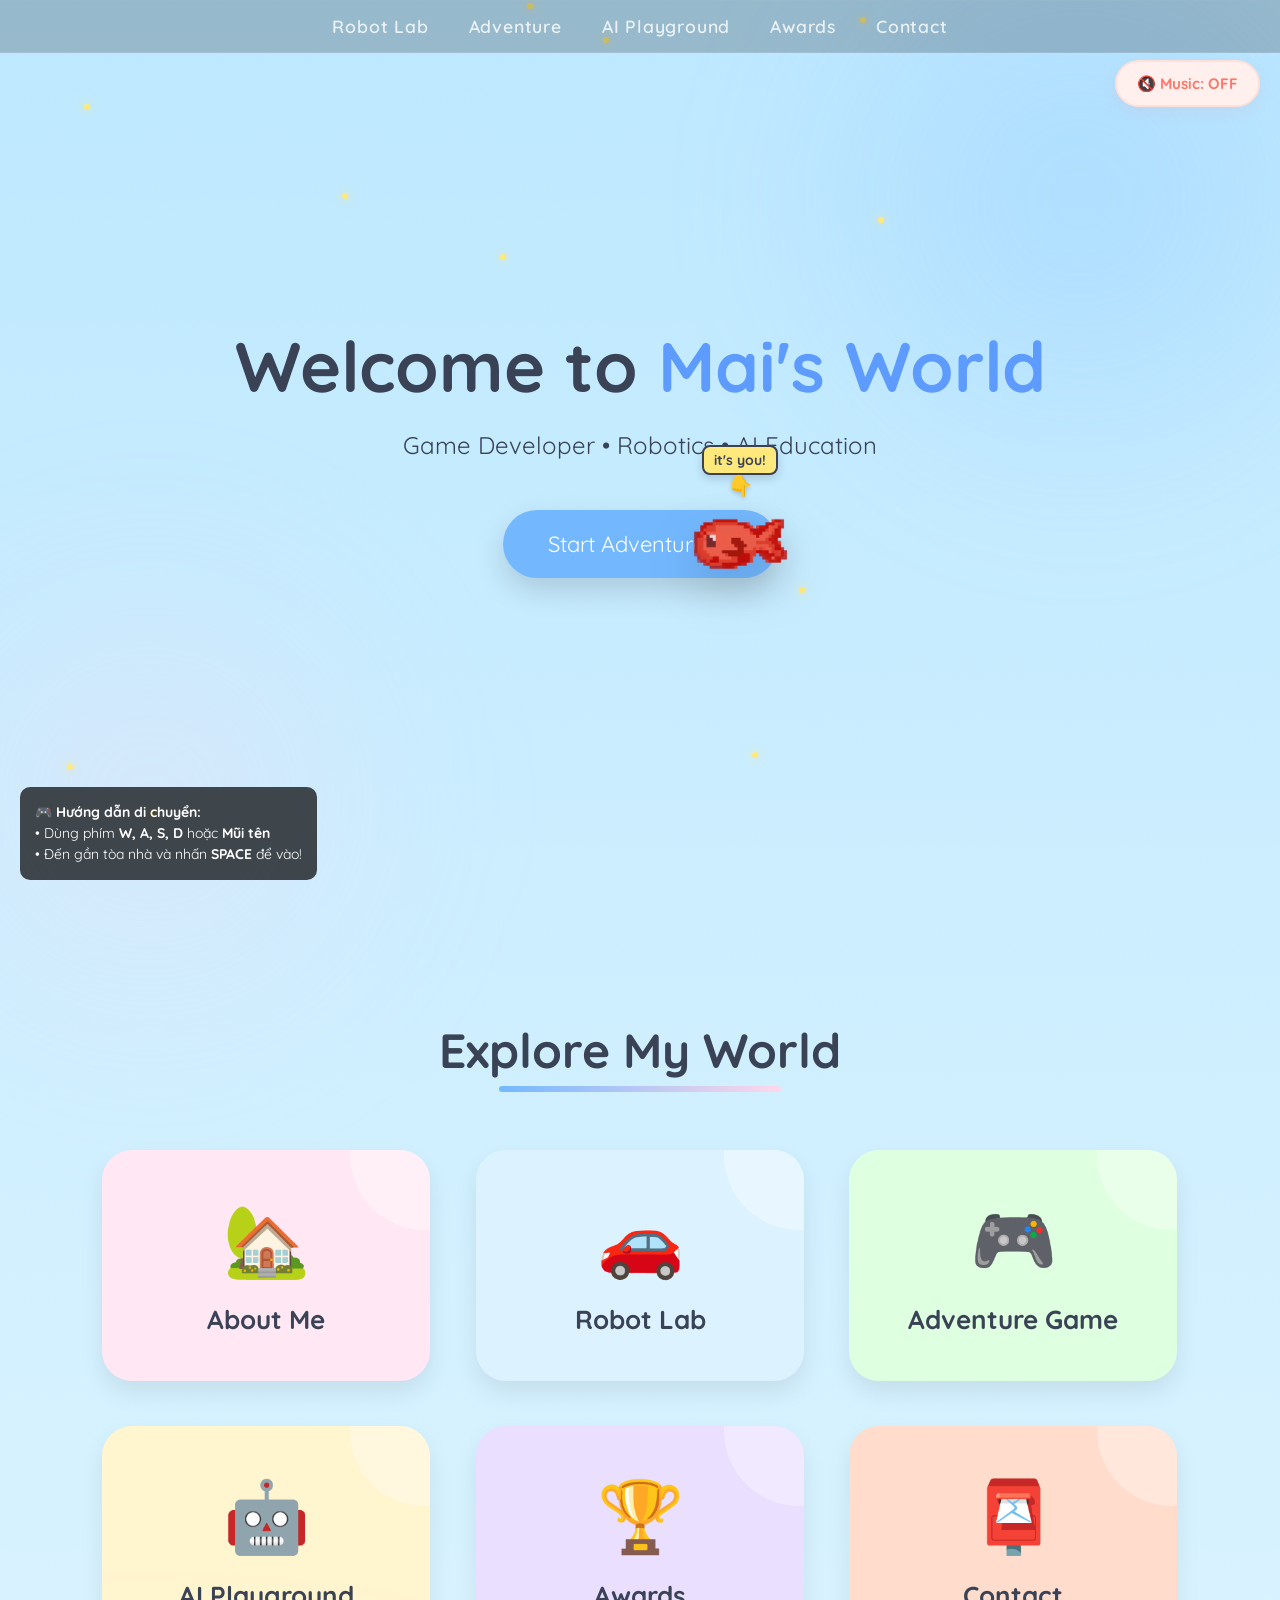
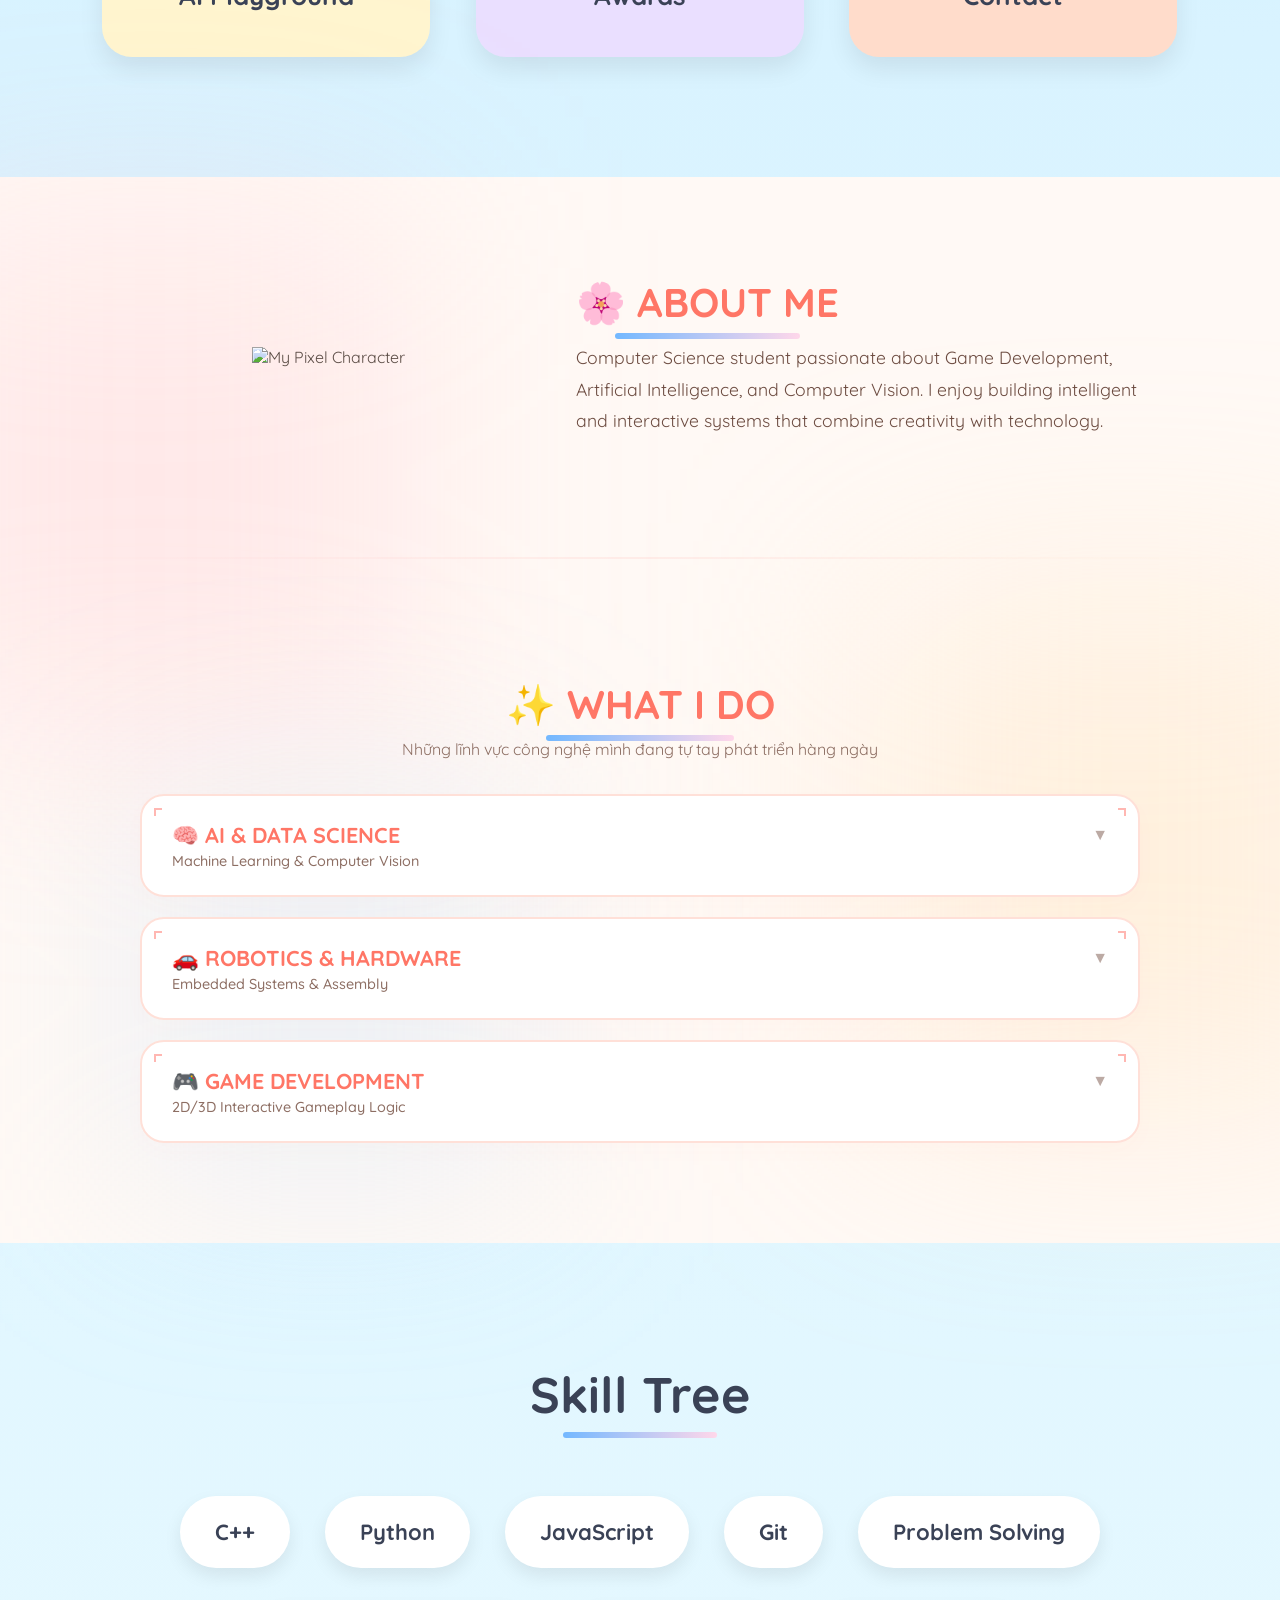
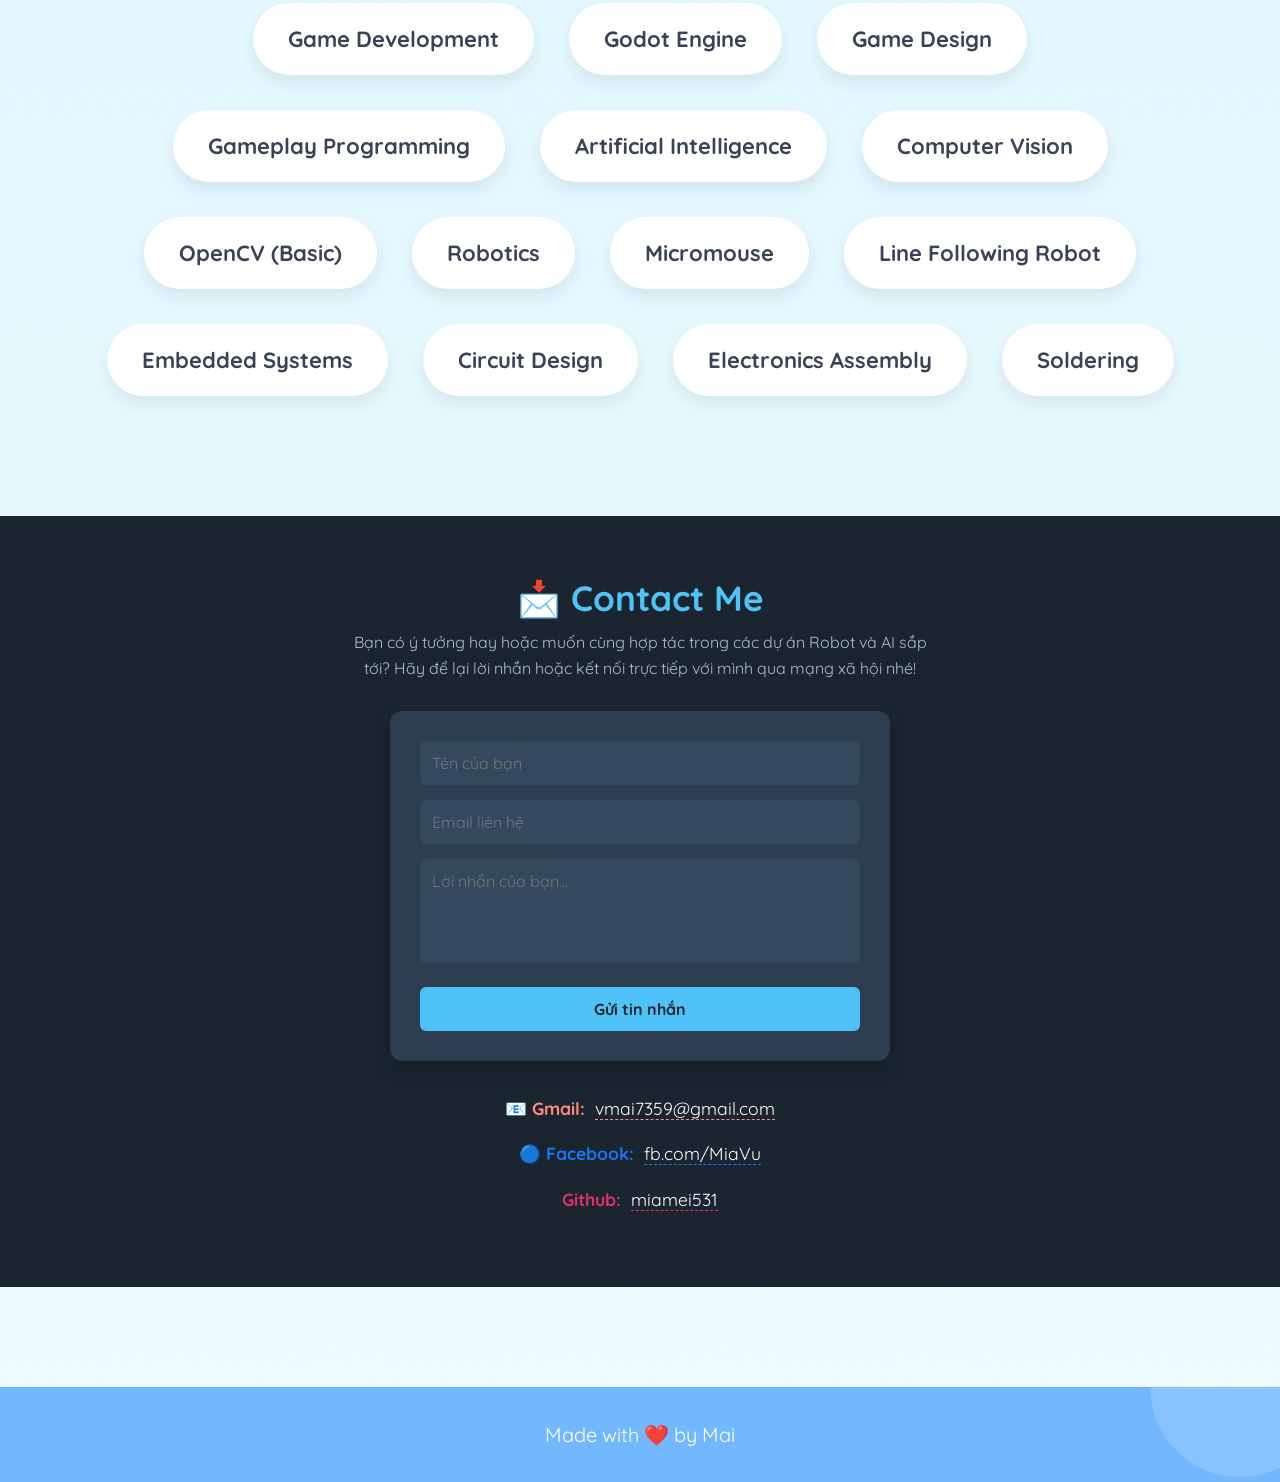
==== index.html @ 8eb3c959 "Add files via upload" ====
<!DOCTYPE html>
<html lang="en">

<head>
    <meta charset="UTF-8">
    <meta name="viewport" content="width=device-width, initial-scale=1.0">
    <title>Mai's World</title>
    <link rel="stylesheet" href="style.css">
    <link rel="preconnect" href="https://fonts.googleapis.com">
    <link rel="preconnect" href="https://fonts.gstatic.com" crossorigin>
    <link href="https://fonts.googleapis.com/css2?family=Quicksand:wght@400;600;700&display=swap" rel="stylesheet">
    
    <!-- ĐƯA CSS MENU LÊN HEAD ĐỂ TRÁNH LÀM VỠ LAYOUT BODY -->
    <style>
        #taskboard-nav {
            position: fixed !important;
            top: 0 !important;
            left: 0 !important;
            width: 100% !important;
            box-sizing: border-box !important;
            background: rgba(0, 0, 0, 0.2); /* Dùng nền tối nhẹ thay cho backdrop-filter để tránh lỗi vỡ góc */
            padding: 15px 0 !important;
            z-index: 99999 !important;
            display: flex !important;
            justify-content: center !important;
            gap: 40px !important;
            font-family: 'Segoe UI', -apple-system, sans-serif !important;
            border-bottom: 1px solid rgba(255, 255, 255, 0.1) !important;
        }
        .nav-item-simple {
            color: #ffffff !important; 
            text-decoration: none !important;
            font-size: 1.1rem !important; 
            font-weight: 600 !important; 
            letter-spacing: 0.8px !important;
            opacity: 0.8 !important; 
            transition: opacity 0.2s ease, transform 0.2s ease !important;
            display: inline-block !important;
        }
        .nav-item-simple:hover {
            opacity: 1 !important; 
            transform: translateY(-1px) !important;
        }
    </style>
</head>

<body>

<!-- ==================== TASKBOARD TỐI GIẢN TRÊN CÙNG ==================== -->
<div id="taskboard-nav">
    <a href="robot.html" class="nav-item-simple">Robot Lab</a>
    <a href="adventure.html" class="nav-item-simple">Adventure</a>
    <a href="ai.html" class="nav-item-simple">AI Playground</a>
    <a href="awards.html" class="nav-item-simple">Awards</a>
    <a href="#contact-section" onclick="document.getElementById('contact-section').scrollIntoView({behavior: 'smooth'}); return false;" class="nav-item-simple">Contact</a>
</div>
<!-- ====================================================================== -->

<!--================ LOADING =================-->
<div id="loading-screen">
    <h1>Loading Mai's World...</h1>
    <div class="loading-bar">
        <div class="progress"></div>
    </div>
</div>

<!--================ MUSIC =================-->
<button id="music-btn">🎵 Music</button>

<!--================ SKY =================-->
<div class="sky">
    <div class="cloud cloud1"></div>
    <div class="cloud cloud2"></div>
    <div class="cloud cloud3"></div>
</div>

<!--================ PARTICLES =================-->
<div id="particles"></div>

<!-- BẢNG CHỈ DẪN DI CHUYỂN MỚI THÊM -->
<div id="movement-tutorial" style="position: fixed; bottom: 20px; left: 20px; background: rgba(0,0,0,0.7); color: white; padding: 15px; border-radius: 10px; font-size: 14px; z-index: 9999; pointer-events: none; line-height: 1.5;">
    🎮 <b>Hướng dẫn di chuyển:</b><br>
    • Dùng phím <b>W, A, S, D</b> hoặc <b>Mũi tên</b><br>
    • Đến gần tòa nhà và nhấn <b>SPACE</b> để vào!
</div>

<!--================ HERO =================-->
<section id="hero">
    <h1>Welcome to <span>Mai's World</span></h1>
    <p>Game Developer • Robotics • AI Education</p>
    <button id="startBtn">Start Adventure →</button>
</section>

<!--================ CHARACTER =================-->
<section id="character">
    <div class="avatar">
        <div class="player-pointer">
            <span class="pointer-text">it's you!</span>
            <div class="pointer-arrow">👇</div>
        </div>
        <img src="assets/avatar.png">
    </div>
</section>

<!--================ MAP =================-->
<section id="world">
    <h2>Explore My World</h2>
    <div class="map">
        <div class="building" onclick="openAbout()">
            🏡
            <h3>About Me</h3>
        </div>

        <div class="building" onclick="openRobot()">
            🚗
            <h3>Robot Lab</h3>
        </div>

        <div class="building" onclick="openAdventure()">
            🎮
            <h3>Adventure Game</h3>
        </div>

        <div class="building" onclick="openAI()">
            🤖
            <h3>AI Playground</h3>
        </div>

        <div class="building" onclick="openAwards()">
            🏆
            <h3>Awards</h3>
        </div>

        <div class="building" onclick="document.getElementById('contact-section').scrollIntoView({behavior: 'smooth'});">
            📮
            <h3>Contact</h3>
        </div>
    </div>
</section>

<!-- ==================== GỘP SMOOTH SMOOTH SECTION: ABOUT ME & WHAT I DO (ĐÃ BỔ SUNG GAME DEV) ==================== -->
<section id="about" style="
    background: #fff9f5; /* Đồng bộ một màu nền duy nhất chạy xuyên suốt */
    color: #5c4d46; 
    padding: 100px 20px; 
    position: relative; 
    font-family: 'Quicksand', 'Segoe UI', sans-serif;
    display: flex;
    flex-direction: column;
    align-items: center;
    gap: 120px; /* Tạo khoảng cách rộng rãi giữa 2 khối */
">
    <!-- Các đốm sáng mây pastel bồng bềnh dùng chung cho cả trang -->
    <div style="position: absolute; width: 500px; height: 500px; background: rgba(255, 182, 193, 0.25); filter: blur(120px); top: 5%; left: -100px; pointer-events: none;"></div>
    <div style="position: absolute; width: 500px; height: 500px; background: rgba(255, 224, 178, 0.35); filter: blur(120px); top: 40%; right: -100px; pointer-events: none;"></div>
    <div style="position: absolute; width: 400px; height: 400px; background: rgba(187, 222, 251, 0.25); filter: blur(100px); bottom: 5%; left: 10%; pointer-events: none;"></div>

    <!-- Khởi tạo các CSS hiệu ứng mượt và hít thở -->
    <style>
        /* Hiệu ứng thở của bé tóc hồng lá sen */
        @keyframes cuteBreathing {
            0% { transform: translateY(0px) scale(1); }
            50% { transform: translateY(-12px) scale(1.02); }
            100% { transform: translateY(0px) scale(1); }
        }
        .cute-avatar-smooth {
            max-width: 100%;
            height: auto;
            max-height: 350px;
            animation: cuteBreathing 4s ease-in-out infinite;
            image-rendering: pixelated;
        }

        /* Class nền tảng cho hiệu ứng lướt tới đâu hiện hình tới đó */
        .scroll-reveal {
            opacity: 0;
            transform: translateY(40px);
            transition: opacity 0.8s cubic-bezier(0.25, 1, 0.5, 1), transform 0.8s cubic-bezier(0.25, 1, 0.5, 1);
        }
        /* Khi lướt trúng, JavaScript sẽ tự động thêm class này để hiện hình */
        .scroll-reveal.visible {
            opacity: 1;
            transform: translateY(0);
        }

        /* Style hộp Accordion dễ thương */
        .pastel-box {
            position: relative;
            padding: 25px 30px;
            background: #ffffff;
            border: 2px solid #ffe0d8;
            border-radius: 24px;
            cursor: pointer;
            box-shadow: 0 8px 24px rgba(255, 111, 97, 0.02);
            transition: transform 0.3s ease, box-shadow 0.3s ease, border-color 0.3s;
        }
        .pastel-box:hover {
            transform: translateY(-4px);
            box-shadow: 0 12px 30px rgba(255, 111, 97, 0.06);
        }
        .pastel-box.active {
            border-color: #ffb7b2;
            background: #fffefd;
        }

        /* Chi tiết ẩn xổ bên trong */
        .pastel-details {
            max-height: 0;
            overflow: hidden;
            opacity: 0;
            transition: max-height 0.4s cubic-bezier(0, 1, 0, 1), opacity 0.3s ease, margin-top 0.3s ease;
        }
        .pastel-box.active .pastel-details {
            max-height: 800px;
            opacity: 1;
            margin-top: 15px;
        }
        .pastel-box.active .mini-arrow {
            transform: rotate(180deg);
            color: #ff8a80;
        }

        .pastel-tag-item {
            display: inline-block;
            background: #fff0ed;
            color: #ff7b6e;
            padding: 5px 12px;
            border-radius: 30px;
            font-size: 0.85rem;
            margin: 4px;
            font-weight: 600;
            border: 1px solid #ffe0da;
        }
    </style>


    <!-- ================= KHỐI 1: ABOUT ME ================= -->
    <div class="scroll-reveal" style="max-width: 1000px; width: 100%; display: flex; gap: 60px; align-items: center; flex-wrap: wrap;">
        <!-- Bên trái Khối 1: Ảnh của bạn đang thở nhẹ nhàng -->
        <div style="flex: 1; min-width: 280px; text-align: center;">
            <img src="assets/pixel-girl.png" class="cute-avatar-smooth" alt="My Pixel Character">
        </div>
        
        <!-- Bên phải Khối 1: Đoạn giới thiệu bản thân nhẹ nhàng -->
        <div style="flex: 1.5; min-width: 320px;">
            <h2 style="font-size: 2.5rem; font-weight: 800; color: #ff7666; margin: 0 0 15px 0;">🌸 ABOUT ME</h2>
            <p style="font-size: 1.1rem; line-height: 1.8; color: #6d4c41; margin: 0;">
                Computer Science student passionate about Game Development, Artificial Intelligence, and Computer Vision. I enjoy building intelligent and interactive systems that combine creativity with technology.
            </p>
        </div>
    </div>


    <!-- Dải phân cách vô hình hoặc lượn sóng mờ nhẹ mắt thường khó nhận ra -->
    <div style="width: 100%; height: 2px; background: linear-gradient(to right, transparent, rgba(255,183,178,0.2), transparent);"></div>


    <!-- ================= KHỐI 2: WHAT I DO (XỔ ACCORDION - ĐÃ BỔ SUNG GAME DEV) ================= -->
    <div class="scroll-reveal" style="max-width: 1000px; width: 100%; display: flex; flex-direction: column; gap: 35px;">
        
        <!-- Tiêu đề khối 2 -->
        <div style="text-align: center;">
            <h2 style="font-size: 2.5rem; font-weight: 800; color: #ff7666; margin: 0 0 10px 0;">✨ WHAT I DO</h2>
            <p style="font-size: 1rem; color: #8d6e63; margin: 0;">Những lĩnh vực công nghệ mình đang tự tay phát triển hàng ngày</p>
        </div>

        <!-- Các hộp nội dung bo tròn lớn -->
        <div style="display: flex; flex-direction: column; gap: 20px;">
            
            <!-- Hộp AI -->
            <div class="pastel-box" onclick="togglePastelAccordion(this)">
                <div style="position: absolute; top: 12px; left: 12px; width: 8px; height: 8px; border-top: 2px solid #ffb7b2; border-left: 2px solid #ffb7b2;"></div>
                <div style="position: absolute; top: 12px; right: 12px; width: 8px; height: 8px; border-top: 2px solid #ffb7b2; border-right: 2px solid #ffb7b2;"></div>
                <div class="mini-arrow" style="position: absolute; right: 30px; top: 28px; font-size: 1rem; color: #bcaaa4; transition: transform 0.3s;">▼</div>

                <h3 style="font-size: 1.35rem; font-weight: 700; margin: 0 0 4px 0; color: #ff7666;">🧠 AI & DATA SCIENCE</h3>
                <h4 style="font-size: 0.9rem; color: #8d6e63; font-weight: 500; margin: 0;">Machine Learning & Computer Vision</h4>
                
                <div class="pastel-details">
                    <p style="font-size: 0.95rem; color: #6d4c41; line-height: 1.6; margin: 0 0 12px 0;">
                        Tập trung xây dựng các mô hình học máy thông minh và thuật toán xử lý hình ảnh tự động giúp nhận diện vật thể linh hoạt.
                    </p>
                    <div class="pastel-tag-item">👁️ AI Playground System</div>
                    <div class="pastel-tag-item">🤖 Object Detection Model</div>
                </div>
            </div>

            <!-- Hộp Robot -->
            <div class="pastel-box" onclick="togglePastelAccordion(this)">
                <div style="position: absolute; top: 12px; left: 12px; width: 8px; height: 8px; border-top: 2px solid #ffb7b2; border-left: 2px solid #ffb7b2;"></div>
                <div style="position: absolute; top: 12px; right: 12px; width: 8px; height: 8px; border-top: 2px solid #ffb7b2; border-right: 2px solid #ffb7b2;"></div>
                <div class="mini-arrow" style="position: absolute; right: 30px; top: 28px; font-size: 1rem; color: #bcaaa4; transition: transform 0.3s;">▼</div>

                <h3 style="font-size: 1.35rem; font-weight: 700; margin: 0 0 4px 0; color: #ff7666;">🚗 ROBOTICS & HARDWARE</h3>
                <h4 style="font-size: 0.9rem; color: #8d6e63; font-weight: 500; margin: 0;">Embedded Systems & Assembly</h4>
                
                <div class="pastel-details">
                    <p style="font-size: 0.95rem; color: #6d4c41; line-height: 1.6; margin: 0 0 12px 0;">
                        Lập trình vi điều khiển, thiết kế bảng mạch nhúng và tỉ mỉ tối ưu hóa phần cứng cho hệ thống mô hình tự hành độc lập.
                    </p>
                    <div class="pastel-tag-item">🏎️ Micromouse Self-Driving</div>
                    <div class="pastel-tag-item">🔧 Robot Lab Embedded Control</div>
                </div>
            </div>

            <!-- Hộp Game Development (MỚI BỔ SUNG) -->
            <div class="pastel-box" onclick="togglePastelAccordion(this)">
                <div style="position: absolute; top: 12px; left: 12px; width: 8px; height: 8px; border-top: 2px solid #ffb7b2; border-left: 2px solid #ffb7b2;"></div>
                <div style="position: absolute; top: 12px; right: 12px; width: 8px; height: 8px; border-top: 2px solid #ffb7b2; border-right: 2px solid #ffb7b2;"></div>
                <div class="mini-arrow" style="position: absolute; right: 30px; top: 28px; font-size: 1rem; color: #bcaaa4; transition: transform 0.3s;">▼</div>

                <h3 style="font-size: 1.35rem; font-weight: 700; margin: 0 0 4px 0; color: #ff7666;">🎮 GAME DEVELOPMENT</h3>
                <h4 style="font-size: 0.9rem; color: #8d6e63; font-weight: 500; margin: 0;">2D/3D Interactive Gameplay Logic</h4>
                
                <div class="pastel-details">
                    <p style="font-size: 0.95rem; color: #6d4c41; line-height: 1.6; margin: 0 0 12px 0;">
                        Lập trình tư duy logic game, thiết kế màn chơi và tối ưu hiệu năng đồ họa. Xây dựng thế giới tương tác sinh động với lối chơi lôi cuốn độc đáo.
                    </p>
                    <div class="pastel-tag-item">🐟 Adventure Canvas Game</div>
                    <div class="pastel-tag-item">🕹️ Godot Mechanics Simulation</div>
                </div>
            </div>

        </div>
    </div>
</section>

<!-- ================= SCRIPT LOGIC JAVASCRIPT (ĐÓNG MỞ & CUỘN MƯỢT) ================= -->
<script>
    // 1. Hàm đóng mở Accordion
    function togglePastelAccordion(cardElement) {
        const isOpen = cardElement.classList.contains('active');
        document.querySelectorAll('.pastel-box').forEach(card => card.classList.remove('active'));
        if (!isOpen) {
            cardElement.classList.add('active');
        }
    }

    // 2. Logic theo dõi cuộn chuột (Intersection Observer) giúp lướt web đổi hiệu ứng siêu mượt ẩn hiện
    document.addEventListener("DOMContentLoaded", function() {
        const revealElements = document.querySelectorAll('.scroll-reveal');
        
        const observer = new IntersectionObserver((entries) => {
            entries.forEach(entry => {
                if (entry.isIntersecting) {
                    entry.target.classList.add('visible'); // Thêm class hiện hình khi cuộn tới
                }
            });
        }, {
            threshold: 0.15 // Hiện hình khi 15% diện tích khối lọt vào màn hình
        });

        revealElements.forEach(el => observer.observe(el));
    });
</script>
<!--================ SKILLS =================-->
<section id="skills">
    <h2>Skill Tree</h2>

    <div class="skill-tree">
        <!-- Programming -->
        <div class="node">C++</div>
        <div class="node">Python</div>
        <div class="node">JavaScript</div>
        <div class="node">Git</div>
        <div class="node">Problem Solving</div>

        <!-- Game Dev -->
        <div class="node">Game Development</div>
        <div class="node">Godot Engine</div>
        <div class="node">Game Design</div>
        <div class="node">Gameplay Programming</div>

        <!-- AI / Vision -->
        <div class="node">Artificial Intelligence</div>
        <div class="node">Computer Vision</div>
        <div class="node">OpenCV (Basic)</div>

        <!-- Robotics / Embedded -->
        <div class="node">Robotics</div>
        <div class="node">Micromouse</div>
        <div class="node">Line Following Robot</div>
        <div class="node">Embedded Systems</div>

        <!-- Hardware -->
        <div class="node">Circuit Design</div>
        <div class="node">Electronics Assembly</div>
        <div class="node">Soldering</div>
    </div>
</section>

<!-- ================= CONG CONTACT (LIÊN HỆ) ================= -->
<div id="contact-section" style="background: #1a252f; color: white; padding: 60px 20px; text-align: center; font-family: 'Segoe UI', sans-serif;">
    <h2 style="color: #4fc3f7; font-size: 2.2rem; margin-bottom: 10px;">📩 Contact Me</h2>
    <p style="color: #b0bec5; max-width: 600px; margin: 0 auto 30px auto; line-height: 1.6;">
        Bạn có ý tưởng hay hoặc muốn cùng hợp tác trong các dự án Robot và AI sắp tới? Hãy để lại lời nhắn hoặc kết nối trực tiếp với mình qua mạng xã hội nhé!
    </p>
    
    <div style="max-width: 500px; margin: 0 auto; background: #2c3e50; padding: 30px; border-radius: 12px; box-shadow: 0 8px 20px rgba(0,0,0,0.2); margin-bottom: 30px;">
        <form onsubmit="alert('Cảm ơn bạn đã gửi tin nhắn! Mình sẽ phản hồi sớm nhất.'); return false;">
            <input type="text" placeholder="Tên của bạn" required style="width: 100%; padding: 12px; margin-bottom: 15px; border: none; border-radius: 6px; box-sizing: border-box; background: #34495e; color: white; font-size: 1rem;">
            <input type="email" placeholder="Email liên hệ" required style="width: 100%; padding: 12px; margin-bottom: 15px; border: none; border-radius: 6px; box-sizing: border-box; background: #34495e; color: white; font-size: 1rem;">
            <textarea placeholder="Lời nhắn của bạn..." rows="4" required style="width: 100%; padding: 12px; margin-bottom: 20px; border: none; border-radius: 6px; box-sizing: border-box; background: #34495e; color: white; font-size: 1rem; resize: none;"></textarea>
            <button type="submit" style="background: #4fc3f7; color: #1a252f; border: none; padding: 12px 30px; font-weight: bold; border-radius: 6px; cursor: pointer; font-size: 1rem; width: 100%; transition: 0.3s;">Gửi tin nhắn</button>
        </form>
    </div>

    <div style="display: block; margin-top: 20px; font-size: 1.1rem; line-height: 2;">
        <div style="margin-bottom: 10px;">
            <span style="color: #ff8a80; font-weight: bold;">📧 Gmail:</span> 
            <a href="mailto:vmai7359@gmail.com" style="color: #ffffff; text-decoration: none; border-bottom: 1px dashed #ff8a80; margin-left: 5px;">vmai7359@gmail.com</a>
        </div>
        <div style="margin-bottom: 10px;">
            <span style="color: #1877f2; font-weight: bold;">🔵 Facebook:</span> 
            <a href="https://www.facebook.com/mia.vu.concahaha/" target="_blank" style="color: #ffffff; text-decoration: none; border-bottom: 1px dashed #1877f2; margin-left: 5px;">fb.com/MiaVu</a>
        </div>
        <div style="margin-bottom: 10px;">
            <span style="color: #e1306c; font-weight: bold;">Github:</span> 
            <a href="https://github.com/miamei531" target="_blank" style="color: #ffffff; text-decoration: none; border-bottom: 1px dashed #e1306c; margin-left: 5px;">miamei531</a>
        </div>
    </div>
</div>

<!--================ FOOTER =================-->
<footer>
    Made with ❤️ by Mai
</footer>

<script src="script.js"></script>

</body>
</html>
---- style.css ----
/* ==========================================================
                MAI'S WORLD PORTFOLIO
========================================================== */

/* ================= GOOGLE FONT ================= */

@import url('https://fonts.googleapis.com/css2?family=Quicksand:wght@400;600;700&display=swap');

/* ================= COLOR ================= */

:root{

    --sky:#CBEAFF;

    --blue:#73B8FF;

    --grass:#A8E6A3;

    --pink:#FFD7EA;

    --yellow:#FFE97D;

    --white:#FFFFFF;

    --dark:#3A4256;

    --shadow:0px 12px 30px rgba(0,0,0,.15);

}

/* ================= RESET ================= */

*{

    margin:0;

    padding:0;

    box-sizing:border-box;

    font-family:"Quicksand",sans-serif;

}

html{

    scroll-behavior:smooth;

}

body{

    overflow-x:hidden;

    background:linear-gradient(

    180deg,

    #bde8ff 0%,

    #d9f3ff 35%,

    #eefcff 100%

    );

    color:var(--dark);

}
/* ================= LOADING ================= */

#loading-screen{

    position:fixed;

    width:100%;

    height:100vh;

    background:#fff;

    display:flex;

    flex-direction:column;

    justify-content:center;

    align-items:center;

    z-index:9999;

}

.loading-bar{

    width:320px;

    height:20px;

    background:#ddd;

    border-radius:30px;

    overflow:hidden;

    margin-top:30px;

}

.progress{

    width:0%;

    height:100%;

    background:linear-gradient(90deg,#73B8FF,#FFD7EA);

}
/* =========================================================
   GIAO DIỆN NÚT NHẠC (MUSIC BUTTON) - STYLE PASTEL
   ========================================================= */

#music-btn {
    position: fixed;
    top: 60px;
    right: 20px;
    
    /* Ép nổi lên trên cùng, con cá (.avatar có z-index 999) sẽ không cản được chuột */
    z-index: 10000; 
    
    /* Kích thước và khoảng cách */
    padding: 12px 20px;
    min-width: 140px;
    
    /* Phông chữ dễ thương đồng bộ */
    font-family: 'Quicksand', 'Segoe UI', sans-serif;
    font-size: 0.95rem;
    font-weight: 700;
    text-align: center;
    
    /* Giao diện mặc định (Trạng thái TẮT - OFF) */
    background-color: #fff0ed;
    color: #ff7666;
    border: 2px solid #ffe0d8;
    border-radius: 30px;
    
    /* Hiệu ứng con trỏ và chuyển cảnh mượt mà */
    cursor: pointer;
    box-shadow: 0 6px 15px rgba(255, 118, 102, 0.08);
    transition: all 0.3s cubic-bezier(0.25, 0.8, 0.25, 1);
}

/* Hiệu ứng khi di chuột qua nút nhạc */
#music-btn:hover {
    background-color: #ffe0d8;
    color: #ff5240;
    transform: translateY(-2px);
    box-shadow: 0 8px 20px rgba(255, 118, 102, 0.15);
}

/* Hiệu ứng khi ấn chuột xuống (Click) */
#music-btn:active {
    transform: translateY(1px);
    box-shadow: 0 3px 10px rgba(255, 118, 102, 0.1);
}

/* GIAO DIỆN KHI NHẠC ĐANG BẬT (Trạng thái BẬT - ON) */
#music-btn.playing {
    background-color: #ff7666;
    color: #ffffff;
    border-color: #ff7666;
    box-shadow: 0 0 20px rgba(255, 118, 102, 0.35);
    animation: musicPulse 2s infinite ease-in-out;
}

#music-btn.playing:hover {
    background-color: #ff5240;
    border-color: #ff5240;
}

/* =========================================================
   HIỆU ỨNG ĐẬP NHẸ THEO NHỊP (ANIMATION) KHI NHẠC ĐANG PHÁT
   ========================================================= */
@keyframes musicPulse {
    0% {
        transform: scale(1);
        box-shadow: 0 0 15px rgba(255, 118, 102, 0.3);
    }
    50% {
        transform: scale(1.04);
        box-shadow: 0 0 25px rgba(255, 118, 102, 0.5);
    }
    100% {
        transform: scale(1);
        box-shadow: 0 0 15px rgba(255, 118, 102, 0.3);
    }
}
/* ================= SKY ================= */

.sky{

    position:fixed;

    width:100%;

    height:100vh;

    top:0;

    left:0;

    overflow:hidden;

    z-index:-1;

}
.cloud{

    position:absolute;

    background:white;

    border-radius:100px;

    opacity:.8;

}

.cloud::before{

    content:"";

    position:absolute;

    background:white;

    border-radius:100px;

}

.cloud::after{

    content:"";

    position:absolute;

    background:white;

    border-radius:100px;

}

.cloud1{

    width:150px;

    height:55px;

    top:100px;

    left:-200px;

    animation:cloudMove 45s linear infinite;

}

.cloud1::before{

    width:70px;

    height:70px;

    top:-30px;

    left:20px;

}

.cloud1::after{

    width:60px;

    height:60px;

    top:-20px;

    right:20px;

}
.cloud2{

    width:190px;

    height:70px;

    top:220px;

    left:-300px;

    animation:cloudMove 60s linear infinite;

}

.cloud2::before{

    width:90px;

    height:90px;

    left:20px;

    top:-30px;

}

.cloud2::after{

    width:70px;

    height:70px;

    right:20px;

    top:-20px;

}
.cloud3{

    width:120px;

    height:50px;

    top:70px;

    left:-150px;

    animation:cloudMove 35s linear infinite;

}

.cloud3::before{

    width:50px;

    height:50px;

    left:15px;

    top:-20px;

}

.cloud3::after{

    width:40px;

    height:40px;

    right:15px;

    top:-15px;

}
@keyframes cloudMove{

    from{

        transform:translateX(0);

    }

    to{

        transform:translateX(170vw);

    }

}
/* ================= HERO ================= */

#hero{

    min-height:100vh;

    display:flex;

    flex-direction:column;

    justify-content:center;

    align-items:center;

    text-align:center;

}

#hero h1{

    font-size:70px;

}

#hero span{

    color:#5E9BFF;

}

#hero p{

    margin-top:20px;

    font-size:24px;

}
#startBtn{

    margin-top:50px;

    border:none;

    padding:20px 45px;

    border-radius:50px;

    font-size:22px;

    cursor:pointer;

    background:#73B8FF;

    color:white;

    transition:.3s;

    box-shadow:var(--shadow);

}

#startBtn:hover{

    transform:scale(1.08);

}
/* ================= CHARACTER ================= */

.avatar{

    width:200px;

    margin:auto;

}

.avatar img{
    width: 100%;
    max-width: 220px; /* Chỉnh con số này nhỏ lại (ví dụ: 220px) để ảnh nhỏ đi theo ý bạn */
    transition: .4s; /* Giữ lại hiệu ứng mượt mà khi di chuột vào ảnh */
    filter: drop-shadow(0 20px 25px rgba(0,0,0,.15));

    animation:float 3s ease-in-out infinite;

}
@keyframes float{

0%{

transform:translateY(0);

}

50%{

transform:translateY(-15px);

}

100%{

transform:translateY(0);

}

}
/* ===========================
        WORLD SECTION
=========================== */

#world{

    padding:120px 8%;

    text-align:center;

}

#world h2{

    font-size:48px;

    margin-bottom:70px;

}

.map{

    display:grid;

    grid-template-columns:repeat(3,1fr);

    gap:45px;

    max-width:1200px;

    margin:auto;

}

/* ===========================
        BUILDING CARD
=========================== */

.building{

    background:white;

    border-radius:30px;

    padding:45px;

    cursor:pointer;

    transition:.35s;

    box-shadow:0 12px 25px rgba(0,0,0,.08);

    position:relative;

    overflow:hidden;

}

.building::before{

    content:"";

    position:absolute;

    width:150px;

    height:150px;

    background:rgba(255,255,255,.3);

    border-radius:50%;

    top:-70px;

    right:-70px;

}

.building:hover{

    transform:translateY(-15px) scale(1.05);

    box-shadow:0 25px 40px rgba(0,0,0,.15);

}

.building{

    font-size:70px;

}

.building h3{

    margin-top:20px;

    font-size:26px;

    color:#3A4256;

}

.building:nth-child(1){

    background:#FFE8F3;

}

.building:nth-child(2){

    background:#DDF2FF;

}

.building:nth-child(3){

    background:#DFFFE1;

}

.building:nth-child(4){

    background:#FFF5CF;

}

.building:nth-child(5){

    background:#EADFFF;

}

.building:nth-child(6){

    background:#FFDCCB;

}

/* ===========================
          ABOUT
=========================== */

#about{

    padding:5px 10%;

}

#about h2{

    text-align:center;

    font-size:50px;

    margin-bottom:60px;

}

.about-container{

    display:flex;

    align-items:center;

    justify-content:space-between;

    gap:80px;

}

.left{

    flex:1;

}

.left img {
    width: 100%;
    max-width: 320px; /* Chỉnh con số này nhỏ lại (ví dụ: 220px) để ảnh nhỏ đi theo ý bạn */
    transition: .4s; /* Giữ lại hiệu ứng mượt mà khi di chuột vào ảnh */
    filter: drop-shadow(0 20px 25px rgba(0,0,0,.15));
}

.right{

    flex:1;

}

.right h3{

    font-size:40px;

    margin-bottom:25px;

}

.right p{

    line-height:1.8;

    font-size:20px;

}

.right ul{

    margin-top:35px;

    list-style:none;

}

.right li{

    font-size:20px;

    padding:12px 0;

}

/* ===========================
        SKILLS
=========================== */

#skills{

    padding:120px 8%;

    text-align:center;

}

#skills h2{

    font-size:50px;

    margin-bottom:70px;

}

.skill-tree{

    display:flex;

    flex-wrap:wrap;

    justify-content:center;

    gap:35px;

}

.node{

    padding:22px 35px;

    background:white;

    border-radius:40px;

    font-weight:bold;

    font-size:22px;

    cursor:pointer;

    transition:.3s;

    box-shadow:0 8px 18px rgba(0,0,0,.08);

}

.node:hover{

    transform:scale(1.12);

    background:#73B8FF;

    color:white;

}

/* ===========================
          FOOTER
=========================== */

footer{

    margin-top:100px;

    background:#73B8FF;

    color:white;

    padding:35px;

    text-align:center;

    font-size:20px;

}

/* ===========================
      SCROLLBAR
=========================== */

::-webkit-scrollbar{

    width:12px;

}

::-webkit-scrollbar-thumb{

    background:#73B8FF;

    border-radius:20px;

}

::-webkit-scrollbar-track{

    background:#F7F7F7;

}

/* ===========================
        RESPONSIVE
=========================== */

@media(max-width:1000px){

.map{

grid-template-columns:1fr 1fr;

}

.about-container{

flex-direction:column;

text-align:center;

}

}

@media(max-width:700px){

#hero h1{

font-size:45px;

}

.map{

grid-template-columns:1fr;

}

#world h2{

font-size:38px;

}

#skills h2{

font-size:38px;

}

#about h2{

font-size:38px;

}

.node{

font-size:18px;

padding:18px 28px;

}

}
/* ==========================================================
                    GAME FEEL EFFECTS
========================================================== */

/* ===========================
        SECTION TITLE
=========================== */

section h2{

    position:relative;

    display:inline-block;
    margin-bottom:60px;

}

section h2::after{

    content:"";

    position:absolute;

    width:70%;

    height:6px;

    left:15%;

    bottom:-12px;

    border-radius:20px;

    background:linear-gradient(
        90deg,
        #73B8FF,
        #FFD7EA
    );

}

/* ===========================
        CARD FLOAT
=========================== */

.building{

    animation:cardFloat 5s ease-in-out infinite;

}

.building:nth-child(2){

    animation-delay:.4s;

}

.building:nth-child(3){

    animation-delay:.8s;

}

.building:nth-child(4){

    animation-delay:1.2s;

}

.building:nth-child(5){

    animation-delay:1.6s;

}

.building:nth-child(6){

    animation-delay:2s;

}

@keyframes cardFloat{

    0%{

        transform:translateY(0px);

    }

    50%{

        transform:translateY(-10px);

    }

    100%{

        transform:translateY(0px);

    }

}

/* ===========================
        SHINY CARD
=========================== */

.building::after{

    content:"";

    position:absolute;

    top:-100%;

    left:-100%;

    width:80%;

    height:300%;

    background:rgba(255,255,255,.35);

    transform:rotate(25deg);

    transition:.8s;

}

.building:hover::after{

    left:150%;

}

/* ===========================
        BUTTON
=========================== */

#startBtn{

    position:relative;

    overflow:hidden;

}

#startBtn::before{

    content:"";

    position:absolute;

    width:40px;

    height:220%;

    background:white;

    opacity:.3;

    left:-60px;

    top:-40px;

    transform:rotate(25deg);

}

#startBtn:hover::before{

    animation:buttonLight .7s linear;

}

@keyframes buttonLight{

    from{

        left:-60px;

    }

    to{

        left:150%;

    }

}

/* ===========================
        TITLE
=========================== */

#hero h1{

    animation:titleFloat 3s ease-in-out infinite;

}

@keyframes titleFloat{

    0%{

        transform:translateY(0);

    }

    50%{

        transform:translateY(-8px);

    }

    100%{

        transform:translateY(0);

    }

}

/* ===========================
        BACKGROUND GLOW
=========================== */

body::before{

    content:"";

    position:fixed;

    width:700px;

    height:700px;

    border-radius:50%;

    background:rgba(255,255,255,.25);

    top:-250px;

    right:-150px;

    filter:blur(80px);

    z-index:-2;

}

body::after{

    content:"";

    position:fixed;

    width:600px;

    height:600px;

    border-radius:50%;

    background:rgba(255,215,234,.25);

    bottom:-250px;

    left:-150px;

    filter:blur(100px);

    z-index:-2;

}

/* ===========================
        SKILL NODE
=========================== */

.node{

    position:relative;

    overflow:hidden;

}

.node::before{

    content:"";

    position:absolute;

    width:0;

    height:0;

    border-radius:50%;

    background:rgba(255,255,255,.3);

    transition:.4s;

    left:50%;

    top:50%;

    transform:translate(-50%,-50%);

}

.node:hover::before{

    width:220px;

    height:220px;

}

/* ===========================
        ABOUT IMAGE
=========================== */

.left img{

    transition:.4s;

    filter:drop-shadow(0 20px 25px rgba(0,0,0,.15));

}

.left img:hover{

    transform:rotate(-3deg) scale(1.04);

}

/* ===========================
        FOOTER
=========================== */

footer{

    position:relative;

    overflow:hidden;

}

footer::before{

    content:"";

    position:absolute;

    width:180px;

    height:180px;

    background:rgba(255,255,255,.15);

    border-radius:50%;

    top:-90px;

    right:-50px;

}
#particles{

    position:fixed;

    top:0;
    left:0;

    width:100%;
    height:100vh;

    pointer-events:none;

    z-index:1;

}
.sky{

    z-index:-3;

}

#hero, #world, #about, #skills{

    position:relative;

    z-index:2;

}
body{

    position:relative;

}

/* glow layer chính giữa */

body::before{

    content:"";

    position:fixed;

    width:800px;

    height:800px;

    background:radial-gradient(
        circle,
        rgba(115,184,255,.25),
        transparent 60%
    );

    top:-200px;
    right:-200px;

    filter:blur(60px);

    z-index:-2;

}

/* glow phụ */

body::after{

    content:"";

    position:fixed;

    width:700px;

    height:700px;

    background:radial-gradient(
        circle,
        rgba(255,215,234,.25),
        transparent 60%
    );

    bottom:-250px;
    left:-200px;

    filter:blur(70px);

    z-index:-2;

}
@keyframes floatSoft{

    0%{
        transform:translateY(0px);
    }

    50%{
        transform:translateY(-12px);
    }

    100%{
        transform:translateY(0px);
    }

}
.cloud{

    animation-timing-function:linear;

}

/* thêm dao động nhẹ */

.cloud1,
.cloud2,
.cloud3{

    animation:cloudMove 60s linear infinite,
               floatSoft 6s ease-in-out infinite;

}
.building,
.node,
#startBtn{

    will-change:transform;

}
/* body{

    cursor:none;

} */

.cursor{

    position:fixed;

    width:18px;
    height:18px;

    border-radius:50%;

    background:rgba(115,184,255,.7);

    pointer-events:none;

    transform:translate(-50%,-50%);

    box-shadow:0 0 15px rgba(115,184,255,.6);

    z-index:9999;

}
section{

    transition:all .6s ease;

}
/* Thêm định dạng cho các hạt lấp lánh */
.sparkle {
    position: absolute;
    width: 6px;
    height: 6px;
    background: #FFE97D;
    border-radius: 50%;
    box-shadow: 0 0 10px #FFE97D;
    pointer-events: none;
    animation: fadeParticle 3s ease-in-out infinite;
}

@keyframes fadeParticle {
    0% { transform: scale(0); opacity: 0; }
    50% { opacity: 1; }
    100% { transform: scale(1.5); opacity: 0; }
}
/* ==========================================================
            HIỆU ỨNG MŨI TÊN CHỈ VÀO NHÂN VẬT
========================================================== */

/* Đặt khối avatar làm gốc tọa độ relative để các thành phần con bám theo */
.avatar {
    position: relative;
}

/* Định vị khối mũi tên và chữ nằm phía trên avatar */
.player-pointer {
    position: absolute;
    top: -5px; /* Đẩy lên trên đầu con cá */
    left: 50%;
    transform: translateX(-50%);
    display: flex;
    flex-direction: column;
    align-items: center;
    justify-content: center;
    pointer-events: none; /* Tránh cản trở việc click chuột */
    z-index: 1000;
    
    /* Thêm hiệu ứng nhấp nhô lơ lửng giống trong game */
    animation: arrowFloat 1.5s ease-in-out infinite; 
}

/* Định dạng dòng chữ "it's you!" */
.pointer-text {
    background: #FFE97D; /* Màu vàng cá tính giống như ảnh thiết kế */
    color: #3A4256;
    padding: 4px 10px;
    border-radius: 8px;
    font-weight: bold;
    font-size: 14px;
    white-space: nowrap;
    box-shadow: 0 4px 10px rgba(0, 0, 0, 0.15);
    border: 2px solid #3A4256; /* Viền đen tạo độ tương phản nịnh mắt */
}

/* Định dạng emoji mũi tên */
.pointer-arrow {
    font-size: 20px;
    margin-top: -2px;
    text-shadow: 0 2px 5px rgba(0,0,0,0.2);
}

/* Định nghĩa hiệu ứng hoạt họa nhấp nhô */
@keyframes arrowFloat {
    0% {
        transform: translate(-50%, 0);
    }
    50% {
        transform: translate(-50%, -8px); /* Nhấc nhẹ lên 8px */
    }
    100% {
        transform: translate(-50%, 0);
    }
}
/* Ẩn con trỏ chuột mặc định trên TOÀN BỘ các phần tử của trang web */
*, *::before, *::after, body, #world, .map, .building, #music-btn, #startBtn {
    cursor: none !important;
}

/* Đảm bảo con cá không cản trở việc bạn bấm phím Space hay tương tác */
.avatar {
    pointer-events: none;
}
/* Khung chi tiết mặc định sẽ ẩn */
.interactive-details {
    max-height: 0;
    overflow: hidden;
    opacity: 0;
    transition: max-height 0.5s ease, opacity 0.3s ease;
}

/* Khi hộp có class .active (được con cá kích hoạt bằng Space), khung này sẽ bung ra */
.interactive-box.active .interactive-details,
.pastel-box.active .interactive-details {
    max-height: 1000px; /* Chiều cao thoải mái để hiện hết chữ */
    opacity: 1;
    margin-top: 15px;
}
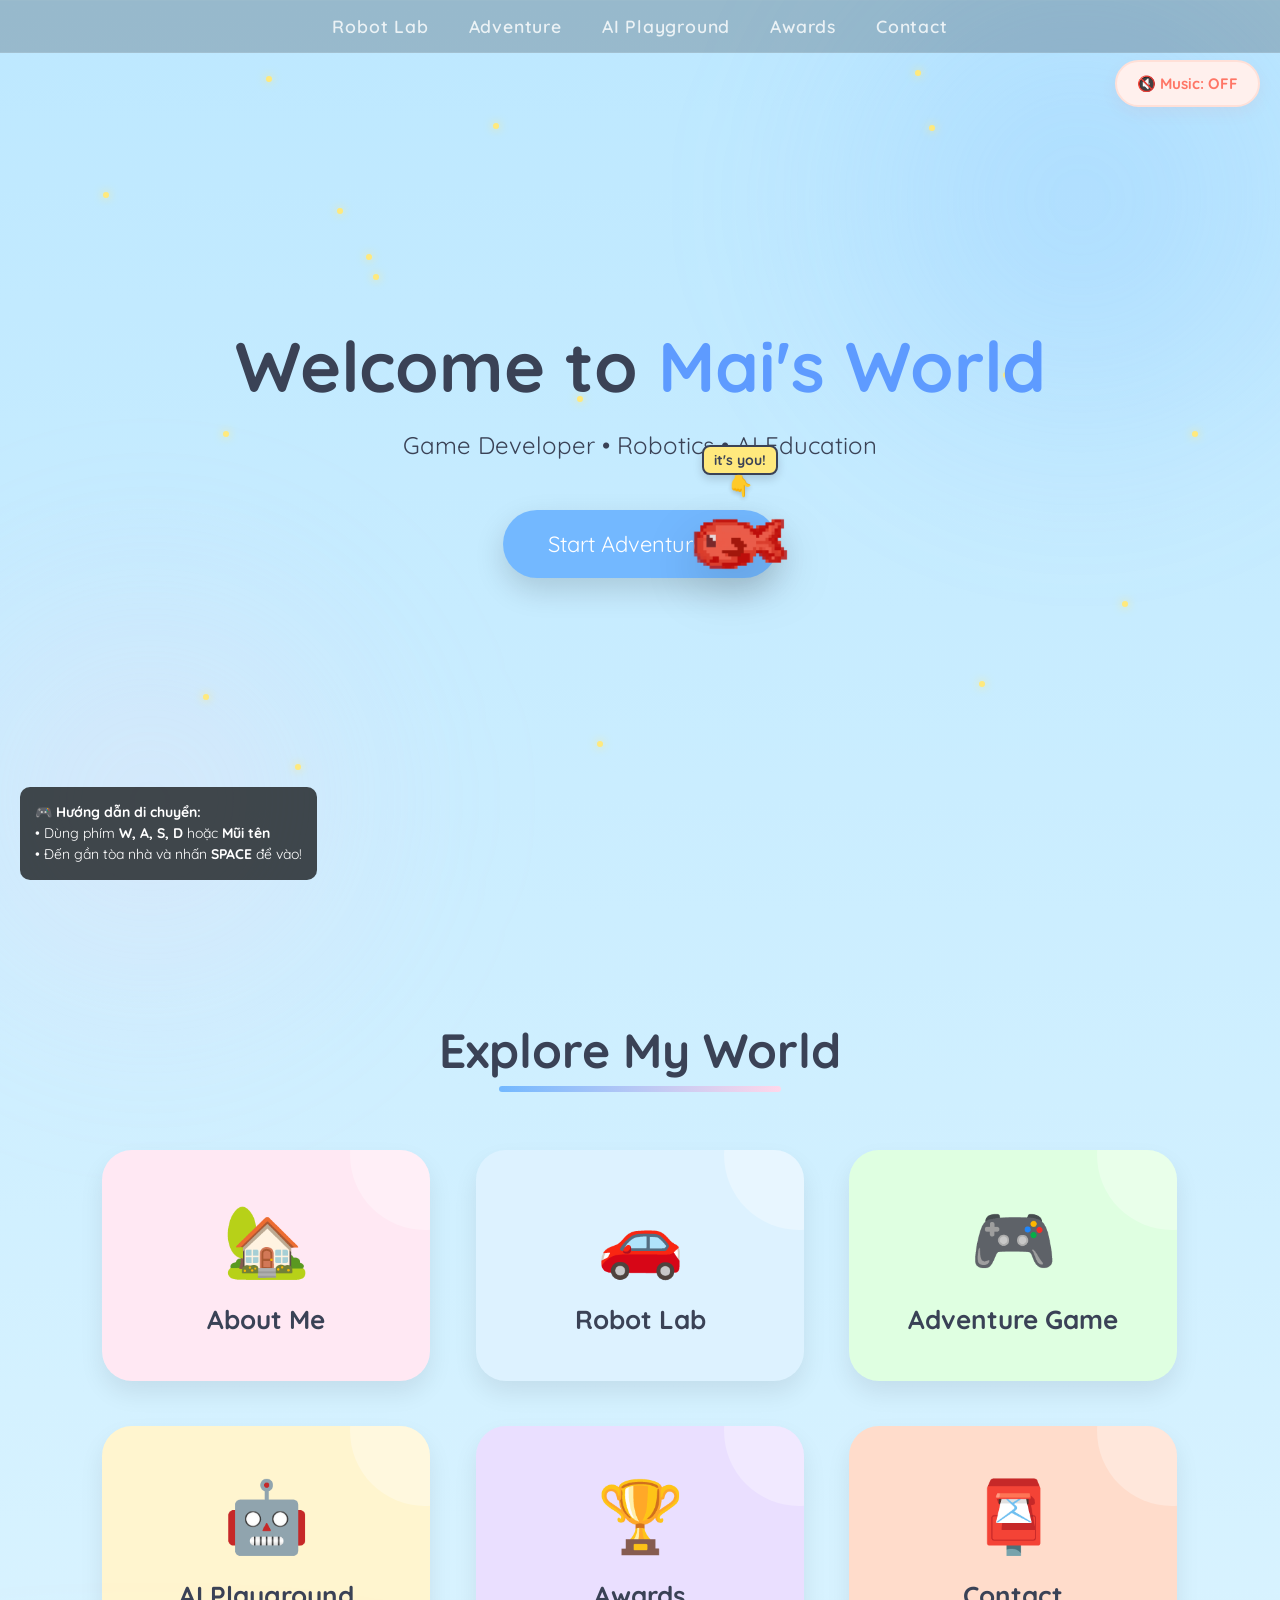
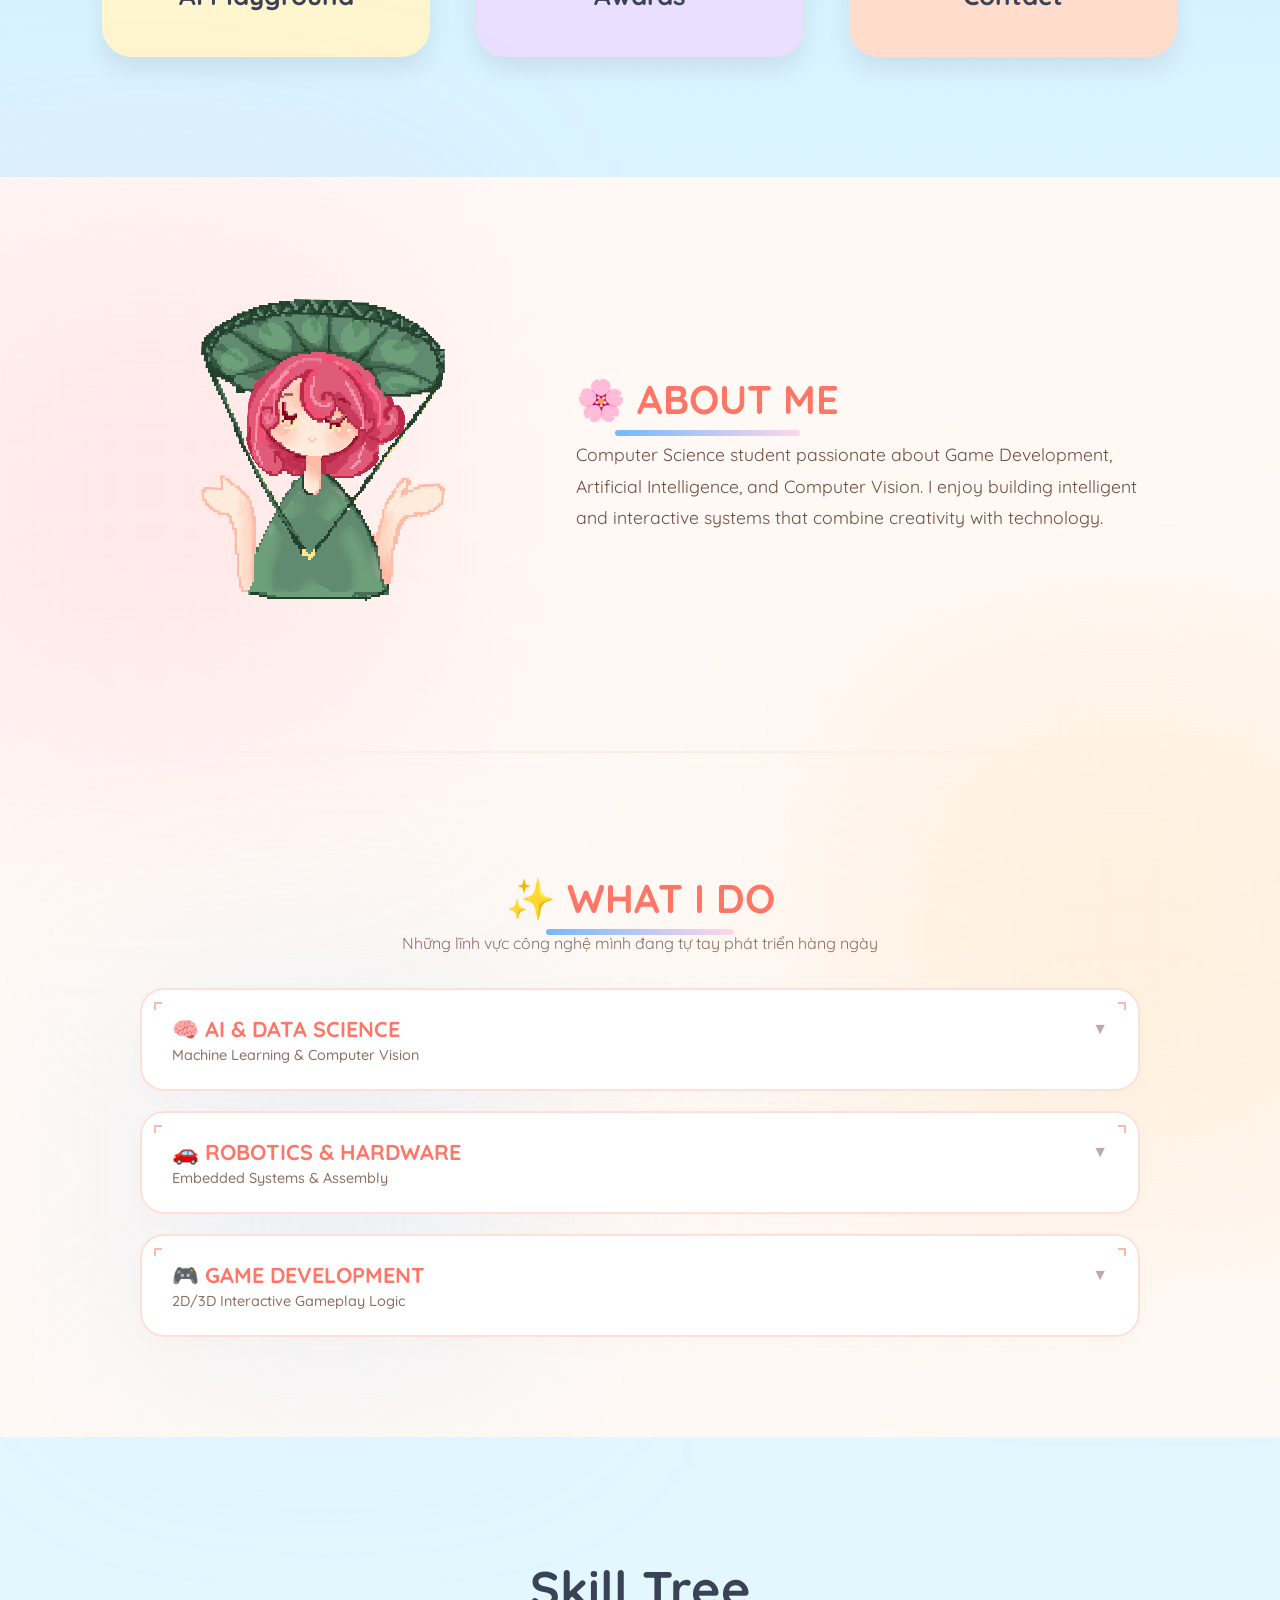
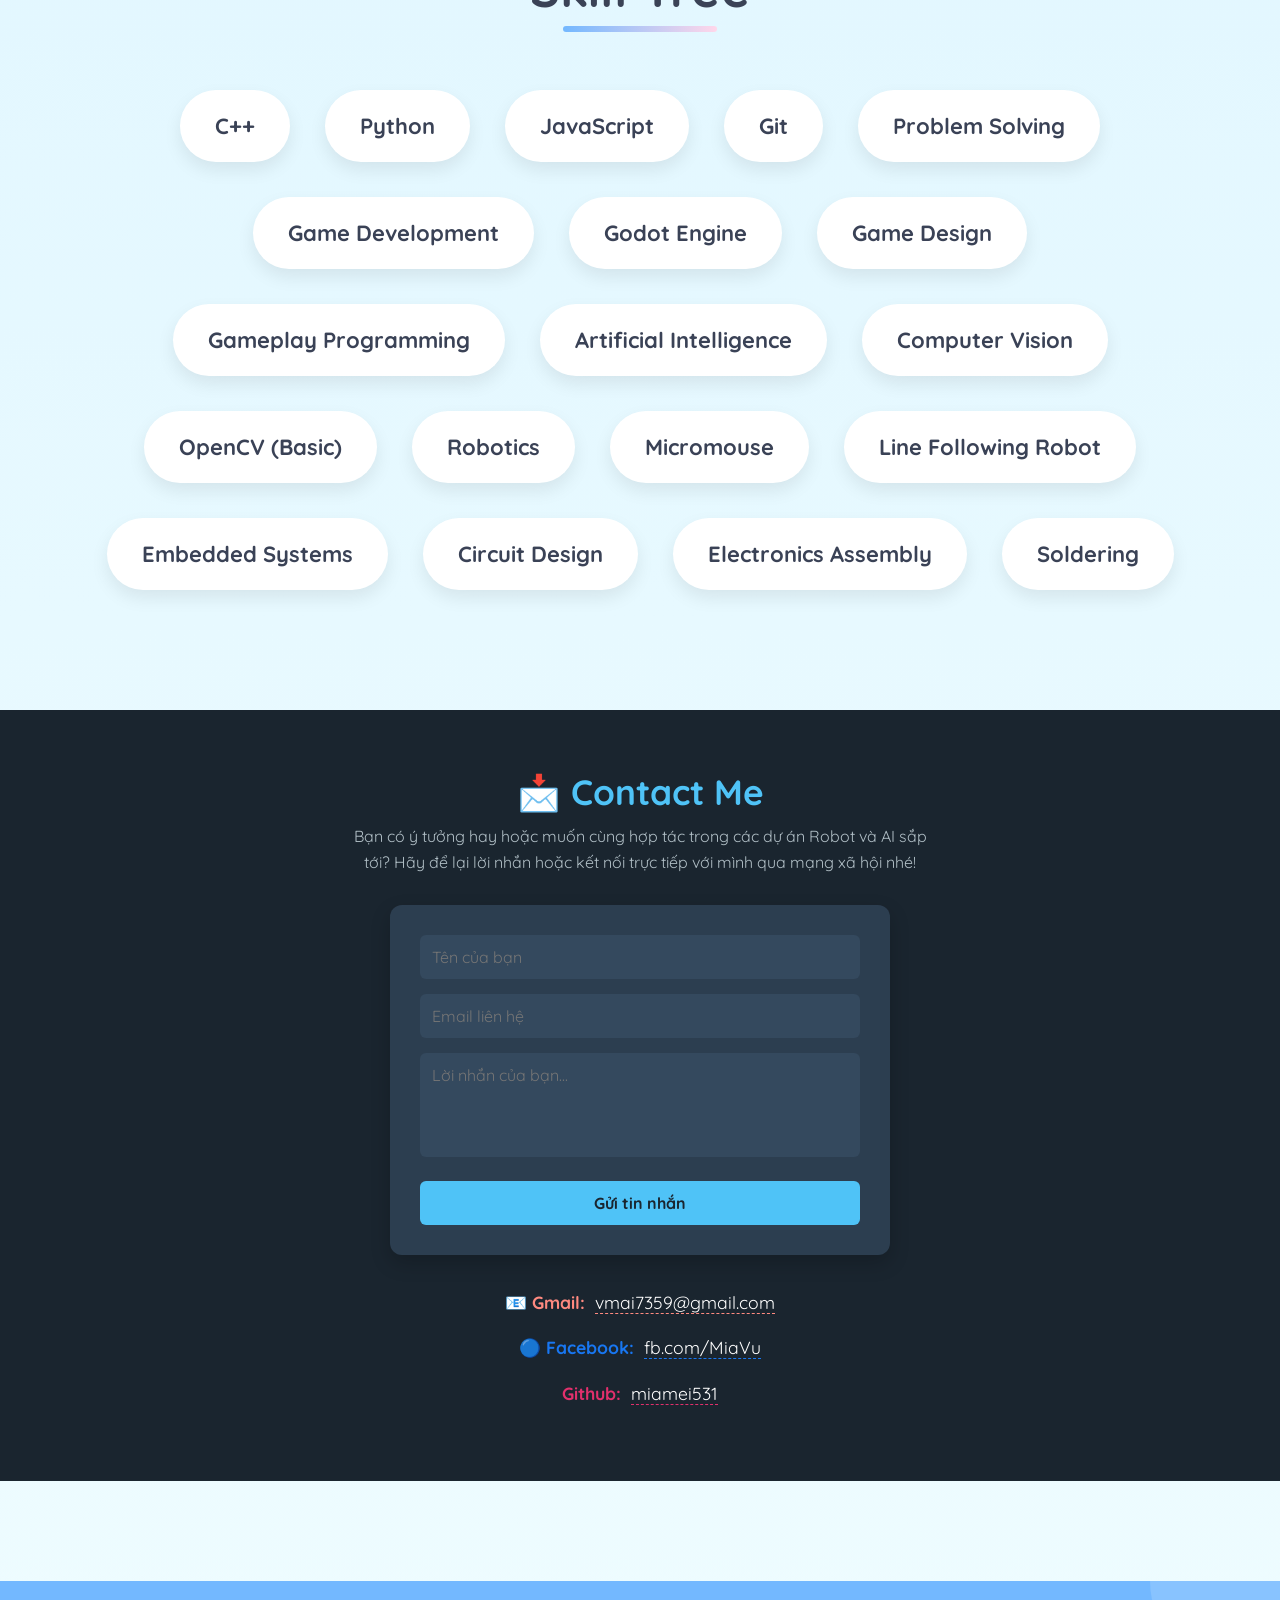
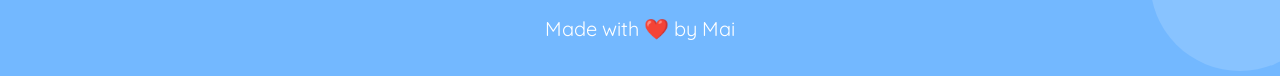
==== commit bccfe8cf: "Update index.html" ====
--- a/index.html
+++ b/index.html
@@ -238,7 +238,7 @@
     <div class="scroll-reveal" style="max-width: 1000px; width: 100%; display: flex; gap: 60px; align-items: center; flex-wrap: wrap;">
         <!-- Bên trái Khối 1: Ảnh của bạn đang thở nhẹ nhàng -->
         <div style="flex: 1; min-width: 280px; text-align: center;">
-            <img src="assets/pixel-girl.png" class="cute-avatar-smooth" alt="My Pixel Character">
+            <img src="assets/pixel-girl.PNG" class="cute-avatar-smooth" alt="My Pixel Character">
         </div>
         
         <!-- Bên phải Khối 1: Đoạn giới thiệu bản thân nhẹ nhàng -->
@@ -429,4 +429,4 @@
 <script src="script.js"></script>
 
 </body>
-</html>+</html>
